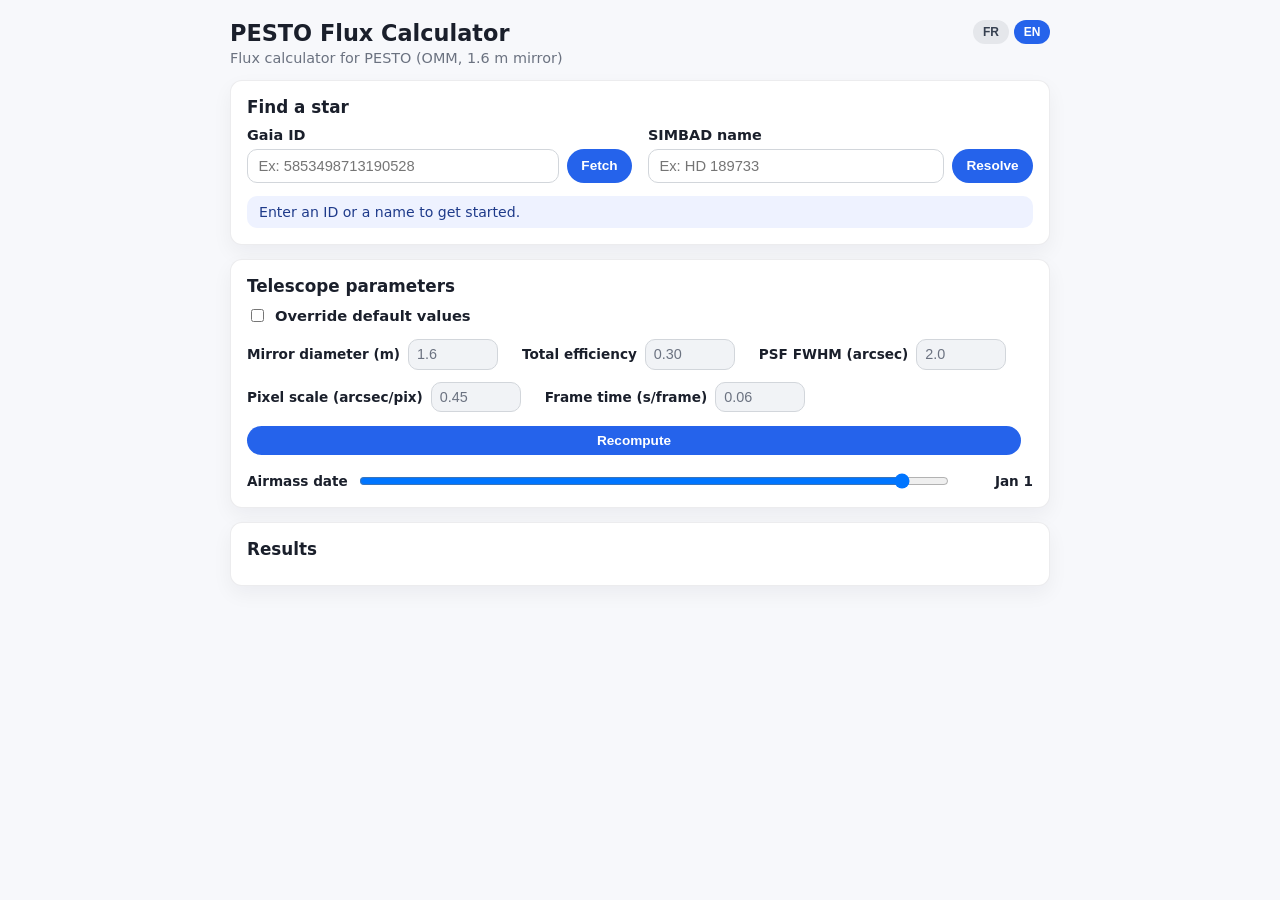
==== index.html @ e90349ee "PESTO Flux Calculator: bilingual, client-side, GitHub Pages ready Fetches Gaia BP/RP photometry for " ====
<!DOCTYPE html>
<html lang="fr">
<head>
  <meta charset="UTF-8" />
  <meta name="viewport" content="width=device-width, initial-scale=1.0" />
  <title>PESTO Flux Calculator</title>
  <link rel="stylesheet" href="static/style.css" />
</head>
<body>
  <main>
    <div class="lang-switch">
      <button id="btnFr" class="lang-btn" type="button">FR</button>
      <button id="btnEn" class="lang-btn" type="button">EN</button>
    </div>
    <h1>PESTO Flux Calculator</h1>
    <p id="tagline" class="tagline" data-i18n="tagline"></p>

    <section class="card">
      <h2 data-i18n="searchTitle"></h2>
      <div class="query-grid">
        <div class="query-col">
          <label for="gaiaId" data-i18n="gaiaIdLabel"></label>
          <div class="query-row">
            <input id="gaiaId" type="text" placeholder="Ex: 5853498713190528" />
            <button id="fetchGaia" class="btn-sm" data-i18n="fetchBtn"></button>
          </div>
        </div>
        <div class="query-col">
          <label for="simbadName" data-i18n="simbadNameLabel"></label>
          <div class="query-row">
            <input id="simbadName" type="text" placeholder="Ex: HD 189733" />
            <button id="resolveName" class="btn-sm" data-i18n="resolveBtn"></button>
          </div>
        </div>
      </div>
      <div id="status" class="status"></div>
    </section>

    <section class="card">
      <h2 data-i18n="telescopeTitle"></h2>
      <label class="override-row">
        <input id="overrideParams" type="checkbox" />
        <span data-i18n="overrideLabel"></span>
      </label>
      <div class="param-grid">
        <div class="param-col">
          <label for="mirrorSize" data-i18n="mirrorLabel"></label>
          <input id="mirrorSize" type="number" min="0.1" step="0.1" value="1.6" disabled />
        </div>
        <div class="param-col">
          <label for="efficiency" data-i18n="efficiencyLabel"></label>
          <input id="efficiency" type="number" min="0" max="1" step="0.01" value="0.30" disabled />
        </div>
        <div class="param-col">
          <label for="fwhm" data-i18n="fwhmLabel"></label>
          <input id="fwhm" type="number" min="0.1" step="0.1" value="2.0" disabled />
        </div>
        <div class="param-col">
          <label for="pixscale" data-i18n="pixscaleLabel"></label>
          <input id="pixscale" type="number" min="0.01" step="0.01" value="0.45" disabled />
        </div>
        <div class="param-col">
          <label for="frameTime" data-i18n="frameTimeLabel"></label>
          <input id="frameTime" type="number" min="0.001" step="0.01" value="0.06" disabled />
        </div>
      </div>
      <div class="row">
        <button id="computeFlux" class="btn-sm" data-i18n="recomputeBtn"></button>
      </div>
      <div class="date-row">
        <label for="airmassDate" data-i18n="airmassDateLabel"></label>
        <input id="airmassDate" type="range" min="1" max="365" value="1" />
        <span id="airmassDateLabel" class="date-label"></span>
      </div>
    </section>

    <section class="card" id="resultsCard">
      <h2 data-i18n="resultsTitle"></h2>
      <div id="starInfo" class="star-panel"></div>
      <table id="fluxTable" class="results-table hidden">
        <thead>
          <tr>
            <th data-i18n="thBand"></th>
            <th data-i18n="thMag"></th>
            <th data-i18n="thFlux"></th>
            <th data-i18n="thPeak"></th>
            <th data-i18n="thElectrons"></th>
          </tr>
        </thead>
        <tbody></tbody>
      </table>
    </section>

    <section class="card hidden" id="airmassCard">
      <h2 data-i18n="airmassTitle"></h2>
      <div id="airmassCaption" class="info"></div>
      <canvas id="airmassChart" width="760" height="260"></canvas>
      <div class="airmass-legend">
        <span><i class="swatch swatch-line"></i><span data-i18n="legendTarget"></span></span>
        <span><i class="swatch swatch-twilight"></i><span data-i18n="legendTwilight"></span></span>
        <span><i class="swatch swatch-night"></i><span data-i18n="legendNight"></span></span>
        <span><i class="swatch swatch-now"></i><span data-i18n="legendNow"></span></span>
      </div>
    </section>
  </main>
  <script src="static/main.js"></script>
</body>
</html>
---- static/style.css ----
body {
  font-family: Inter, system-ui, -apple-system, BlinkMacSystemFont, 'Segoe UI', sans-serif;
  margin: 0;
  background: #f7f8fb;
  color: #1a1f2b;
}

main {
  max-width: 820px;
  margin: 1.25rem auto;
  padding: 0 1rem;
  position: relative;
}

.lang-switch {
  position: absolute;
  top: 0;
  right: 1rem;
  display: flex;
  gap: 0.35rem;
}

.lang-btn {
  padding: 0.3rem 0.6rem;
  font-size: 0.75rem;
  border-radius: 999px;
  background: #e5e7eb;
  color: #374151;
}

.lang-btn:hover {
  background: #d1d5db;
}

.lang-btn.active {
  background: #2563eb;
  color: white;
}

h1 {
  font-size: 1.4rem;
  margin: 0 0 0.25rem;
}

.tagline {
  font-size: 0.9rem;
  color: #6b7280;
  margin: 0 0 0.85rem;
}

h2 {
  font-size: 1.05rem;
  margin: 0 0 0.65rem;
}

.card {
  background: #ffffff;
  border: 1px solid rgba(15, 23, 42, 0.08);
  border-radius: 12px;
  padding: 1rem;
  margin-bottom: 0.85rem;
  box-shadow: 0 8px 20px rgba(15, 23, 42, 0.05);
}

.row {
  display: grid;
  grid-template-columns: 1fr auto;
  gap: 0.75rem;
  align-items: center;
  margin-bottom: 1rem;
}

.row label {
  font-weight: 600;
}

.row input {
  width: 100%;
  padding: 0.75rem 0.85rem;
  border: 1px solid #d2d6db;
  border-radius: 12px;
  font-size: 0.98rem;
}

button {
  border: none;
  background: #2563eb;
  color: white;
  padding: 0.85rem 1rem;
  border-radius: 999px;
  font-weight: 700;
  cursor: pointer;
}

button:hover {
  background: #1d4ed8;
}

.btn-sm {
  padding: 0.45rem 0.9rem;
  font-size: 0.85rem;
}

.query-grid {
  display: grid;
  grid-template-columns: 1fr 1fr;
  gap: 1rem;
  margin-bottom: 0.85rem;
}

.query-col label {
  display: block;
  font-weight: 600;
  font-size: 0.9rem;
  margin-bottom: 0.35rem;
}

.query-row {
  display: flex;
  gap: 0.5rem;
}

.query-row input {
  flex: 1;
  min-width: 0;
  padding: 0.5rem 0.65rem;
  border: 1px solid #d2d6db;
  border-radius: 10px;
  font-size: 0.92rem;
}

.override-row {
  display: flex;
  align-items: center;
  gap: 0.5rem;
  font-weight: 600;
  font-size: 0.92rem;
  margin-bottom: 0.85rem;
  cursor: pointer;
}

.override-row input[type="checkbox"] {
  width: auto;
}

.param-grid {
  display: flex;
  flex-wrap: wrap;
  gap: 0.75rem 1.5rem;
  margin-bottom: 0.85rem;
}

.param-col {
  display: flex;
  align-items: center;
  gap: 0.5rem;
}

.param-col label {
  font-weight: 600;
  font-size: 0.85rem;
  white-space: nowrap;
}

.param-col input {
  width: 4.5rem;
  flex: none;
  padding: 0.4rem 0.5rem;
  border: 1px solid #d2d6db;
  border-radius: 10px;
  font-size: 0.9rem;
}

.param-col input:disabled {
  background: #f1f3f6;
  color: #6b7280;
}

.date-row {
  display: flex;
  align-items: center;
  gap: 0.6rem;
  margin-top: 0.6rem;
}

.date-row label {
  font-weight: 600;
  font-size: 0.85rem;
  white-space: nowrap;
}

.date-row input[type="range"] {
  flex: 1;
  min-width: 0;
}

.date-label {
  font-size: 0.85rem;
  font-weight: 700;
  min-width: 4.5rem;
  text-align: right;
}

.status {
  font-size: 0.88rem;
  padding: 0.5rem 0.75rem;
  border-radius: 10px;
  background: #eef2ff;
  color: #1e3a8a;
}

.status.error {
  background: #fee2e2;
  color: #991b1b;
}

.results-table {
  width: 100%;
  border-collapse: collapse;
}

.results-table th,
.results-table td {
  text-align: left;
  padding: 0.4rem 0.55rem;
  font-size: 0.9rem;
  border-bottom: 1px solid #e5e7eb;
}

.results-table th {
  background: #f8fafc;
  font-weight: 700;
}

.hidden {
  display: none;
}

.info {
  margin-bottom: 0.65rem;
  font-size: 0.9rem;
}

.star-panel {
  display: grid;
  grid-template-columns: repeat(auto-fit, minmax(120px, 1fr));
  gap: 0.6rem 1rem;
  margin-bottom: 0.85rem;
  padding: 0.75rem 0.85rem;
  background: #f8fafc;
  border-radius: 10px;
}

.star-panel:empty {
  display: none;
}

.stat-item {
  min-width: 0;
}

.stat-item .stat-label {
  display: block;
  font-size: 0.72rem;
  font-weight: 600;
  color: #6b7280;
  text-transform: uppercase;
  letter-spacing: 0.03em;
  margin-bottom: 0.15rem;
}

.stat-item .stat-value {
  display: block;
  font-size: 0.95rem;
  font-weight: 700;
  color: #1a1f2b;
  overflow-wrap: break-word;
}

#airmassCard canvas {
  width: 100%;
  height: auto;
  display: block;
}

.airmass-legend {
  display: flex;
  flex-wrap: wrap;
  gap: 0.4rem 1rem;
  margin-top: 0.5rem;
  font-size: 0.8rem;
  color: #52514e;
}

.airmass-legend span {
  display: inline-flex;
  align-items: center;
  gap: 0.35rem;
}

.swatch {
  display: inline-block;
  width: 0.85rem;
  height: 0.85rem;
  border-radius: 3px;
}

.swatch-line {
  background: #2a78d6;
  height: 3px;
  width: 1rem;
  border-radius: 2px;
}

.swatch-twilight {
  background: #d8dbe2;
}

.swatch-night {
  background: #aeb3bd;
}

.swatch-now {
  background: #e34948;
  width: 2px;
  height: 0.9rem;
  border-radius: 1px;
}
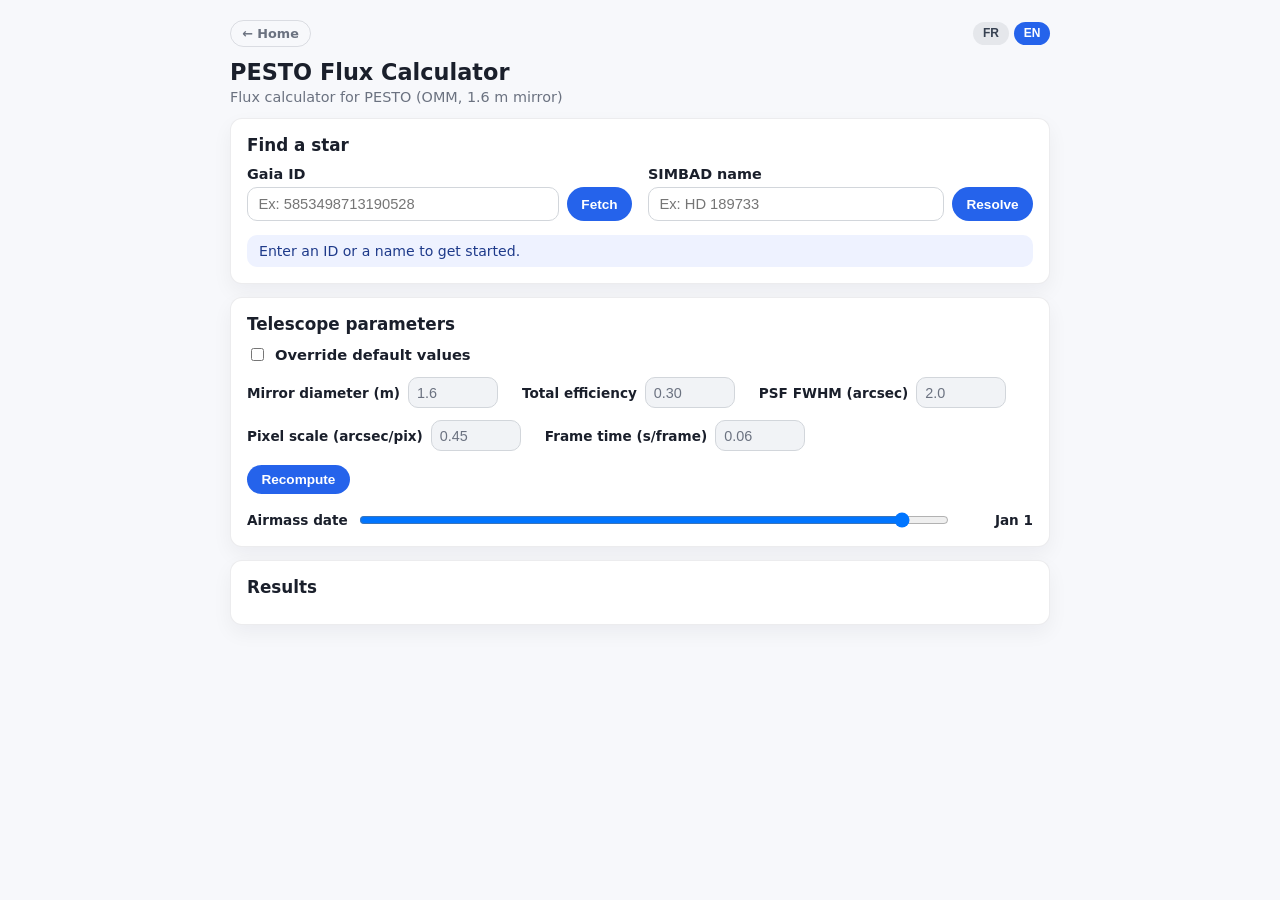
==== commit afba998a: "Add home-link banner, fix Recompute button size, warn if target never rises - Topbar now links back " ====
--- a/index.html
+++ b/index.html
@@ -8,9 +8,13 @@
 </head>
 <body>
   <main>
-    <div class="lang-switch">
-      <button id="btnFr" class="lang-btn" type="button">FR</button>
-      <button id="btnEn" class="lang-btn" type="button">EN</button>
+    <div class="topbar">
+      <a href="https://eartigau.github.io/index_en.html" class="home-link home-link-en">← Home</a>
+      <a href="https://eartigau.github.io/index_fr.html" class="home-link home-link-fr">← Accueil</a>
+      <div class="lang-switch">
+        <button id="btnFr" class="lang-btn" type="button">FR</button>
+        <button id="btnEn" class="lang-btn" type="button">EN</button>
+      </div>
     </div>
     <h1>PESTO Flux Calculator</h1>
     <p id="tagline" class="tagline" data-i18n="tagline"></p>
@@ -94,6 +98,7 @@
     <section class="card hidden" id="airmassCard">
       <h2 data-i18n="airmassTitle"></h2>
       <div id="airmassCaption" class="info"></div>
+      <div id="airmassWarning" class="airmass-warning hidden"></div>
       <canvas id="airmassChart" width="760" height="260"></canvas>
       <div class="airmass-legend">
         <span><i class="swatch swatch-line"></i><span data-i18n="legendTarget"></span></span>
--- a/static/style.css
+++ b/static/style.css
@@ -9,13 +9,39 @@
   max-width: 820px;
   margin: 1.25rem auto;
   padding: 0 1rem;
-  position: relative;
+}
+
+.topbar {
+  display: flex;
+  align-items: center;
+  justify-content: space-between;
+  gap: 0.75rem;
+  margin-bottom: 0.75rem;
+}
+
+.home-link {
+  font-size: 0.8rem;
+  font-weight: 700;
+  color: #6b7280;
+  text-decoration: none;
+  padding: 0.3rem 0.7rem;
+  border-radius: 999px;
+  border: 1px solid rgba(15, 23, 42, 0.12);
+}
+
+.home-link:hover {
+  color: #2563eb;
+}
+
+html[lang="en"] .home-link-fr {
+  display: none;
+}
+
+html[lang="fr"] .home-link-en {
+  display: none;
 }
 
 .lang-switch {
-  position: absolute;
-  top: 0;
-  right: 1rem;
   display: flex;
   gap: 0.35rem;
 }
@@ -68,6 +94,10 @@
   gap: 0.75rem;
   align-items: center;
   margin-bottom: 1rem;
+}
+
+.row button {
+  justify-self: start;
 }
 
 .row label {
@@ -241,6 +271,13 @@
   font-size: 0.9rem;
 }
 
+.airmass-warning {
+  margin: -0.2rem 0 0.65rem;
+  font-size: 0.9rem;
+  font-weight: 700;
+  color: #b91c1c;
+}
+
 .star-panel {
   display: grid;
   grid-template-columns: repeat(auto-fit, minmax(120px, 1fr));
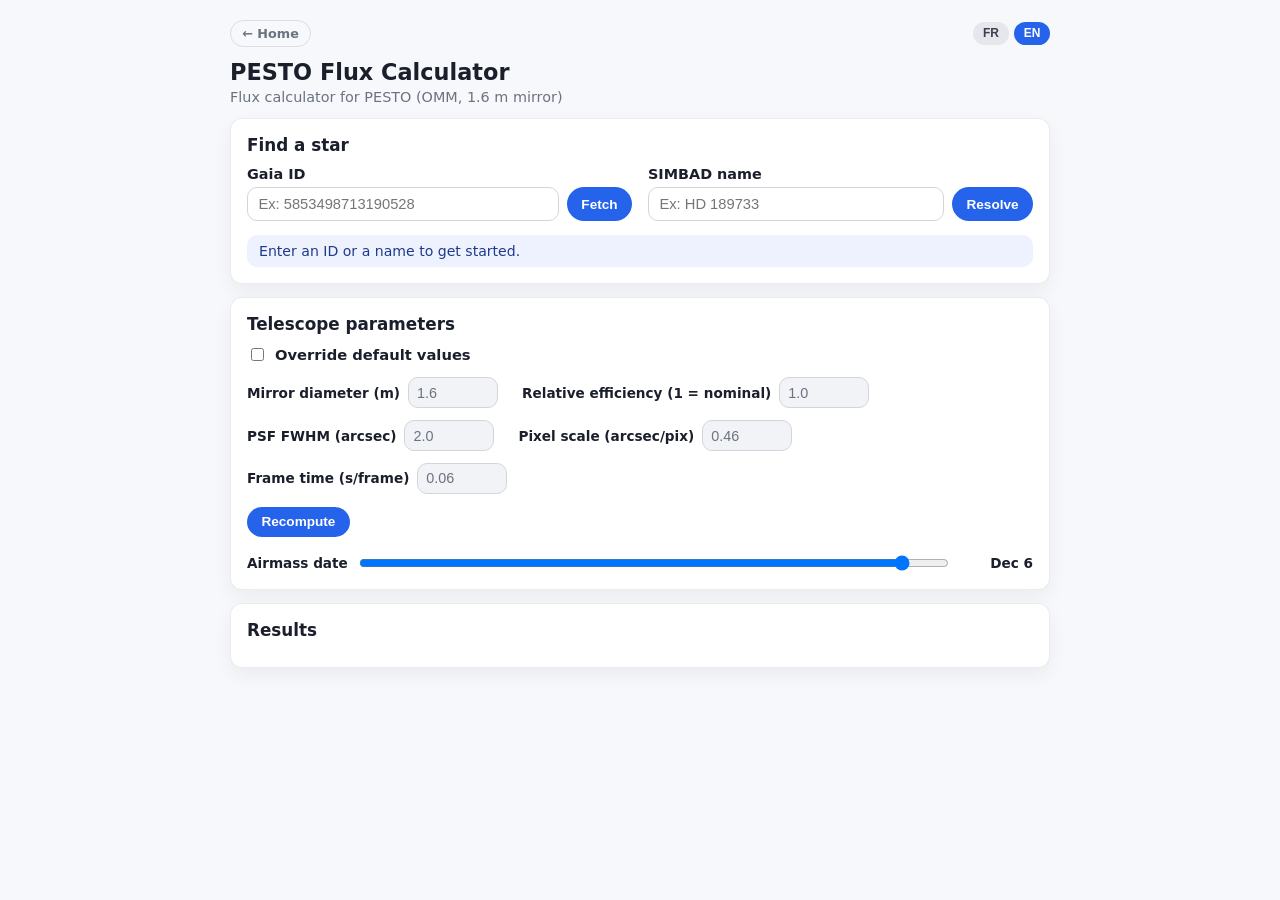
==== commit 0d075fd1: "Use PESTO's real calibrated throughput and add atmospheric extinction Replaced the generic SDSS-filt" ====
--- a/index.html
+++ b/index.html
@@ -53,7 +53,7 @@
         </div>
         <div class="param-col">
           <label for="efficiency" data-i18n="efficiencyLabel"></label>
-          <input id="efficiency" type="number" min="0" max="1" step="0.01" value="0.30" disabled />
+          <input id="efficiency" type="number" min="0" max="2" step="0.01" value="1.0" disabled />
         </div>
         <div class="param-col">
           <label for="fwhm" data-i18n="fwhmLabel"></label>
@@ -61,7 +61,7 @@
         </div>
         <div class="param-col">
           <label for="pixscale" data-i18n="pixscaleLabel"></label>
-          <input id="pixscale" type="number" min="0.01" step="0.01" value="0.45" disabled />
+          <input id="pixscale" type="number" min="0.01" step="0.01" value="0.46" disabled />
         </div>
         <div class="param-col">
           <label for="frameTime" data-i18n="frameTimeLabel"></label>
@@ -81,6 +81,7 @@
     <section class="card" id="resultsCard">
       <h2 data-i18n="resultsTitle"></h2>
       <div id="starInfo" class="star-panel"></div>
+      <div id="fluxAirmassNote" class="info"></div>
       <table id="fluxTable" class="results-table hidden">
         <thead>
           <tr>
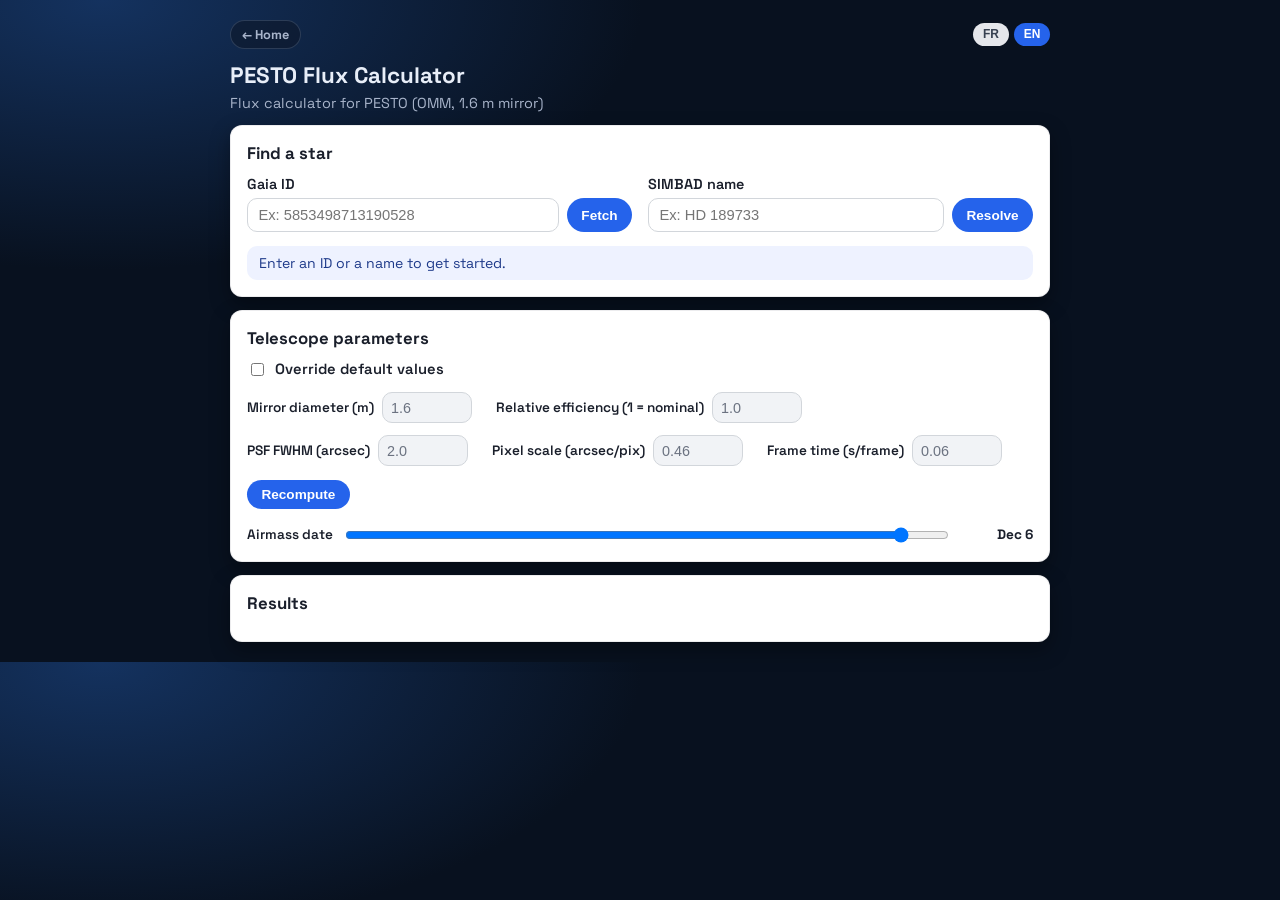
==== commit ff01c26c: "Apply shared dark page background matching eartigau's other tools Space Grotesk/IBM Plex Mono fonts," ====
--- a/index.html
+++ b/index.html
@@ -4,6 +4,9 @@
   <meta charset="UTF-8" />
   <meta name="viewport" content="width=device-width, initial-scale=1.0" />
   <title>PESTO Flux Calculator</title>
+  <link rel="preconnect" href="https://fonts.googleapis.com">
+  <link rel="preconnect" href="https://fonts.gstatic.com" crossorigin>
+  <link href="https://fonts.googleapis.com/css2?family=Space+Grotesk:wght@400;500;700&family=IBM+Plex+Mono:wght@400;500&display=swap" rel="stylesheet">
   <link rel="stylesheet" href="static/style.css" />
 </head>
 <body>
--- a/static/style.css
+++ b/static/style.css
@@ -1,8 +1,10 @@
 body {
-  font-family: Inter, system-ui, -apple-system, BlinkMacSystemFont, 'Segoe UI', sans-serif;
+  font-family: "Space Grotesk", Inter, system-ui, -apple-system, BlinkMacSystemFont, 'Segoe UI', sans-serif;
   margin: 0;
-  background: #f7f8fb;
-  color: #1a1f2b;
+  background:
+    radial-gradient(1200px 600px at 8% 0%, #14325f 0%, #08111f 45%),
+    linear-gradient(160deg, #0a1424 0%, #111f36 100%);
+  color: #e8eef8;
 }
 
 main {
@@ -22,15 +24,16 @@
 .home-link {
   font-size: 0.8rem;
   font-weight: 700;
-  color: #6b7280;
+  color: #a8b4ca;
   text-decoration: none;
   padding: 0.3rem 0.7rem;
   border-radius: 999px;
-  border: 1px solid rgba(15, 23, 42, 0.12);
+  border: 1px solid rgba(200, 220, 255, 0.16);
+  background: rgba(14, 24, 42, 0.6);
 }
 
 .home-link:hover {
-  color: #2563eb;
+  color: #62c2ff;
 }
 
 html[lang="en"] .home-link-fr {
@@ -70,7 +73,7 @@
 
 .tagline {
   font-size: 0.9rem;
-  color: #6b7280;
+  color: #a8b4ca;
   margin: 0 0 0.85rem;
 }
 
@@ -81,11 +84,12 @@
 
 .card {
   background: #ffffff;
+  color: #1a1f2b;
   border: 1px solid rgba(15, 23, 42, 0.08);
   border-radius: 12px;
   padding: 1rem;
   margin-bottom: 0.85rem;
-  box-shadow: 0 8px 20px rgba(15, 23, 42, 0.05);
+  box-shadow: 0 8px 20px rgba(0, 0, 0, 0.35);
 }
 
 .row {
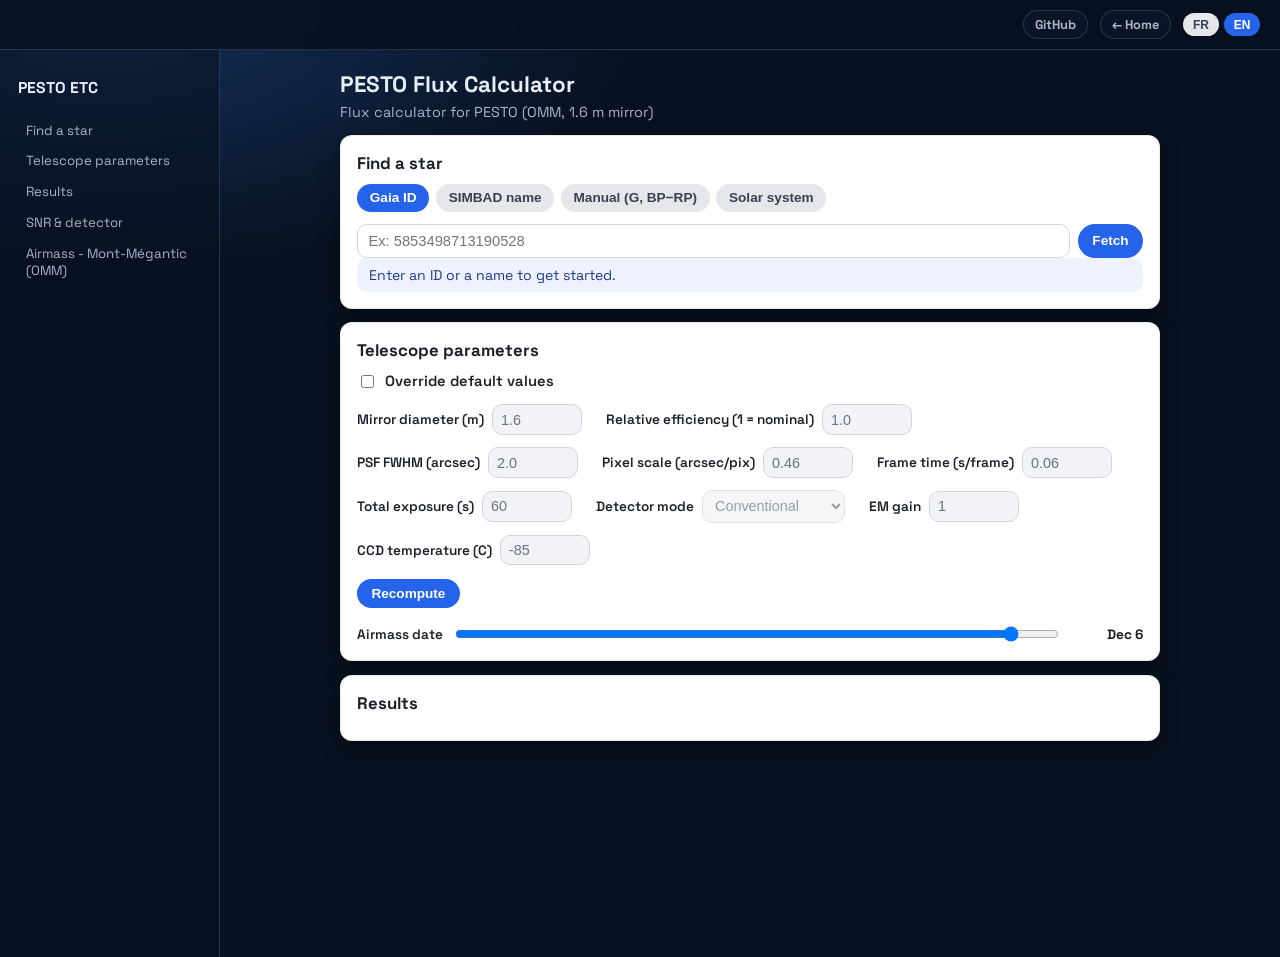
==== commit 4aa24965: "Use PESTO's real calibrated throughput and atmospheric extinction; add fixed topbar + sidebar naviga" ====
--- a/index.html
+++ b/index.html
@@ -10,40 +10,89 @@
   <link rel="stylesheet" href="static/style.css" />
 </head>
 <body>
+  <div class="topbar">
+    <a href="https://github.com/eartigau/pesto-etc" class="home-link" target="_blank">GitHub</a>
+    <a href="https://eartigau.github.io/index_en.html#outils" class="home-link home-link-en">← Home</a>
+    <a href="https://eartigau.github.io/index_fr.html#outils" class="home-link home-link-fr">← Accueil</a>
+    <div class="lang-switch">
+      <button id="btnFr" class="lang-btn" type="button">FR</button>
+      <button id="btnEn" class="lang-btn" type="button">EN</button>
+    </div>
+  </div>
+  <div class="page-shell">
+    <nav class="sidebar" aria-label="Page navigation">
+      <div class="sidebar-logo">PESTO ETC</div>
+      <a class="nav-link" href="#searchCard" data-i18n="searchTitle"></a>
+      <a class="nav-link" href="#telescopeCard" data-i18n="telescopeTitle"></a>
+      <a class="nav-link" href="#resultsCard" data-i18n="resultsTitle"></a>
+      <a class="nav-link" href="#snrCard" data-i18n="snrTitle"></a>
+      <a class="nav-link" href="#airmassCard" data-i18n="airmassTitle"></a>
+    </nav>
   <main>
-    <div class="topbar">
-      <a href="https://eartigau.github.io/index_en.html" class="home-link home-link-en">← Home</a>
-      <a href="https://eartigau.github.io/index_fr.html" class="home-link home-link-fr">← Accueil</a>
-      <div class="lang-switch">
-        <button id="btnFr" class="lang-btn" type="button">FR</button>
-        <button id="btnEn" class="lang-btn" type="button">EN</button>
-      </div>
-    </div>
     <h1>PESTO Flux Calculator</h1>
     <p id="tagline" class="tagline" data-i18n="tagline"></p>
 
-    <section class="card">
+    <section class="card" id="searchCard">
       <h2 data-i18n="searchTitle"></h2>
-      <div class="query-grid">
-        <div class="query-col">
-          <label for="gaiaId" data-i18n="gaiaIdLabel"></label>
-          <div class="query-row">
-            <input id="gaiaId" type="text" placeholder="Ex: 5853498713190528" />
-            <button id="fetchGaia" class="btn-sm" data-i18n="fetchBtn"></button>
+      <div class="mode-tabs">
+        <button type="button" class="mode-tab active" data-mode="gaia" data-i18n="modeGaia"></button>
+        <button type="button" class="mode-tab" data-mode="simbad" data-i18n="modeSimbad"></button>
+        <button type="button" class="mode-tab" data-mode="manual" data-i18n="modeManual"></button>
+        <button type="button" class="mode-tab" data-mode="solar" data-i18n="modeSolar"></button>
+      </div>
+
+      <div class="mode-panel" data-panel="gaia">
+        <div class="query-row">
+          <input id="gaiaId" type="text" placeholder="Ex: 5853498713190528" />
+          <button id="fetchGaia" class="btn-sm" data-i18n="fetchBtn"></button>
+        </div>
+      </div>
+      <div class="mode-panel hidden" data-panel="simbad">
+        <div class="query-row">
+          <input id="simbadName" type="text" placeholder="Ex: HD 189733" />
+          <button id="resolveName" class="btn-sm" data-i18n="resolveBtn"></button>
+        </div>
+      </div>
+      <div class="mode-panel hidden" data-panel="manual">
+        <div class="param-grid">
+          <div class="param-col">
+            <label for="manualG" data-i18n="manualGLabel"></label>
+            <input id="manualG" type="number" step="0.1" value="15" />
           </div>
-        </div>
-        <div class="query-col">
-          <label for="simbadName" data-i18n="simbadNameLabel"></label>
-          <div class="query-row">
-            <input id="simbadName" type="text" placeholder="Ex: HD 189733" />
-            <button id="resolveName" class="btn-sm" data-i18n="resolveBtn"></button>
+          <div class="param-col">
+            <label for="manualBpRp" data-i18n="manualBpRpLabel"></label>
+            <input id="manualBpRp" type="number" step="0.1" value="0.8" />
           </div>
         </div>
-      </div>
+        <div class="row">
+          <button id="computeManual" class="btn-sm" data-i18n="computeBtn"></button>
+        </div>
+      </div>
+      <div class="mode-panel hidden" data-panel="solar">
+        <div class="param-grid">
+          <div class="param-col">
+            <label for="solarBody" data-i18n="solarBodyLabel"></label>
+            <select id="solarBody">
+              <option value="Moon" data-i18n="bodyMoon"></option>
+              <option value="Mercury" data-i18n="bodyMercury"></option>
+              <option value="Venus" data-i18n="bodyVenus"></option>
+              <option value="Mars" data-i18n="bodyMars"></option>
+              <option value="Jupiter" data-i18n="bodyJupiter"></option>
+              <option value="Saturn" data-i18n="bodySaturn"></option>
+              <option value="Uranus" data-i18n="bodyUranus"></option>
+              <option value="Neptune" data-i18n="bodyNeptune"></option>
+            </select>
+          </div>
+        </div>
+        <div class="row">
+          <button id="computeSolar" class="btn-sm" data-i18n="computeBtn"></button>
+        </div>
+      </div>
+
       <div id="status" class="status"></div>
     </section>
 
-    <section class="card">
+    <section class="card" id="telescopeCard">
       <h2 data-i18n="telescopeTitle"></h2>
       <label class="override-row">
         <input id="overrideParams" type="checkbox" />
@@ -69,6 +118,26 @@
         <div class="param-col">
           <label for="frameTime" data-i18n="frameTimeLabel"></label>
           <input id="frameTime" type="number" min="0.001" step="0.01" value="0.06" disabled />
+        </div>
+        <div class="param-col">
+          <label for="ttot" data-i18n="ttotLabel"></label>
+          <input id="ttot" type="number" min="0.01" step="1" value="60" disabled />
+        </div>
+        <div class="param-col">
+          <label for="detMode" data-i18n="detModeLabel"></label>
+          <select id="detMode" disabled>
+            <option value="Conv" data-i18n="modeConvOpt"></option>
+            <option value="EM" data-i18n="modeEmOpt"></option>
+            <option value="PC" data-i18n="modePcOpt"></option>
+          </select>
+        </div>
+        <div class="param-col">
+          <label for="emGain" data-i18n="emGainLabel"></label>
+          <input id="emGain" type="number" min="1" max="5000" step="1" value="1" disabled />
+        </div>
+        <div class="param-col">
+          <label for="ccdTemp" data-i18n="ccdTempLabel"></label>
+          <input id="ccdTemp" type="number" min="-90" max="-60" step="1" value="-85" disabled />
         </div>
       </div>
       <div class="row">
@@ -97,6 +166,37 @@
         </thead>
         <tbody></tbody>
       </table>
+
+      <div id="solarInfo" class="star-panel hidden"></div>
+      <table id="solarTable" class="results-table hidden">
+        <thead>
+          <tr>
+            <th data-i18n="thBand"></th>
+            <th data-i18n="thMagArcsec2"></th>
+            <th data-i18n="thFluxPerPixel"></th>
+            <th data-i18n="thElectrons"></th>
+          </tr>
+        </thead>
+        <tbody></tbody>
+      </table>
+    </section>
+
+    <section class="card hidden" id="snrCard">
+      <h2 data-i18n="snrTitle"></h2>
+      <div id="snrNote" class="info"></div>
+      <table id="snrTable" class="results-table hidden">
+        <thead>
+          <tr>
+            <th data-i18n="thBand"></th>
+            <th data-i18n="thSnr"></th>
+            <th data-i18n="thPhotErr"></th>
+            <th data-i18n="thAduPeak"></th>
+            <th data-i18n="thAduSky"></th>
+            <th data-i18n="thSatMag"></th>
+          </tr>
+        </thead>
+        <tbody></tbody>
+      </table>
     </section>
 
     <section class="card hidden" id="airmassCard">
@@ -112,6 +212,7 @@
       </div>
     </section>
   </main>
+  </div>
   <script src="static/main.js"></script>
 </body>
 </html>
--- a/static/style.css
+++ b/static/style.css
@@ -14,11 +14,69 @@
 }
 
 .topbar {
-  display: flex;
-  align-items: center;
-  justify-content: space-between;
+  position: sticky;
+  top: 0;
+  z-index: 20;
+  display: flex;
+  align-items: center;
+  justify-content: flex-end;
   gap: 0.75rem;
-  margin-bottom: 0.75rem;
+  height: 49px;
+  padding: 0 1.25rem;
+  background: rgba(8, 17, 31, 0.92);
+  backdrop-filter: blur(8px);
+  border-bottom: 1px solid rgba(200, 220, 255, 0.16);
+}
+
+.page-shell {
+  display: grid;
+  grid-template-columns: 220px 1fr;
+  min-height: calc(100vh - 49px);
+}
+
+.sidebar {
+  position: sticky;
+  top: 49px;
+  height: calc(100vh - 49px);
+  overflow-y: auto;
+  background: rgba(8, 17, 31, 0.55);
+  border-right: 1px solid rgba(200, 220, 255, 0.16);
+  padding: 1.75rem 1.1rem;
+  display: flex;
+  flex-direction: column;
+  gap: 0.3rem;
+}
+
+.sidebar-logo {
+  font-size: 0.98rem;
+  font-weight: 700;
+  color: #e8eef8;
+  margin-bottom: 0.9rem;
+}
+
+.nav-link {
+  display: block;
+  font-size: 0.83rem;
+  color: #a8b4ca;
+  padding: 0.28rem 0.5rem;
+  border-radius: 6px;
+  text-decoration: none;
+  transition: background 0.15s, color 0.15s;
+}
+
+.nav-link:hover {
+  background: rgba(255, 255, 255, 0.06);
+  color: #e8eef8;
+}
+
+@media (max-width: 760px) {
+  .page-shell {
+    grid-template-columns: 1fr;
+  }
+
+  .sidebar {
+    display: none;
+  }
 }
 
 .home-link {
@@ -62,6 +120,30 @@
 }
 
 .lang-btn.active {
+  background: #2563eb;
+  color: white;
+}
+
+.mode-tabs {
+  display: flex;
+  gap: 0.4rem;
+  flex-wrap: wrap;
+  margin-bottom: 0.75rem;
+}
+
+.mode-tab {
+  padding: 0.4rem 0.8rem;
+  font-size: 0.85rem;
+  border-radius: 999px;
+  background: #e5e7eb;
+  color: #374151;
+}
+
+.mode-tab:hover {
+  background: #d1d5db;
+}
+
+.mode-tab.active {
   background: #2563eb;
   color: white;
 }
@@ -205,7 +287,18 @@
   font-size: 0.9rem;
 }
 
-.param-col input:disabled {
+.param-col select {
+  width: auto;
+  flex: none;
+  padding: 0.4rem 0.5rem;
+  border: 1px solid #d2d6db;
+  border-radius: 10px;
+  font-size: 0.9rem;
+  background: white;
+}
+
+.param-col input:disabled,
+.param-col select:disabled {
   background: #f1f3f6;
   color: #6b7280;
 }
@@ -310,6 +403,16 @@
   margin-bottom: 0.15rem;
 }
 
+.stat-note-item {
+  grid-column: 1 / -1;
+}
+
+.stat-note-item .stat-note {
+  font-weight: 400;
+  font-size: 0.82rem;
+  color: #6b7280;
+}
+
 .stat-item .stat-value {
   display: block;
   font-size: 0.95rem;
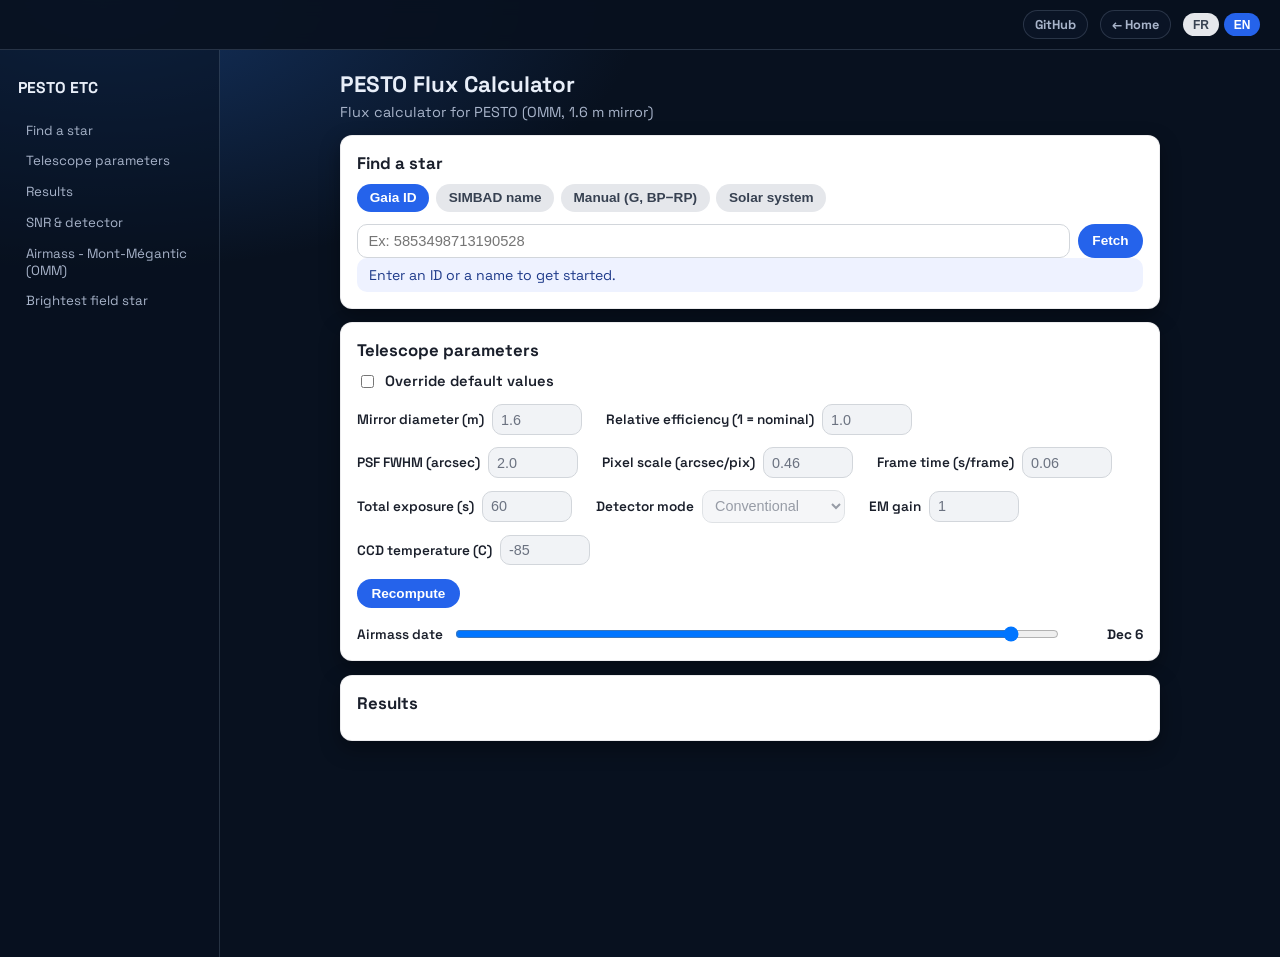
==== commit aaa0ff64: "Add brightest-field-star check and finder chart for photon-counting risk For Gaia-ID/SIMBAD targets," ====
--- a/index.html
+++ b/index.html
@@ -27,6 +27,7 @@
       <a class="nav-link" href="#resultsCard" data-i18n="resultsTitle"></a>
       <a class="nav-link" href="#snrCard" data-i18n="snrTitle"></a>
       <a class="nav-link" href="#airmassCard" data-i18n="airmassTitle"></a>
+      <a class="nav-link" href="#fieldStarCard" data-i18n="fieldStarTitle"></a>
     </nav>
   <main>
     <h1>PESTO Flux Calculator</h1>
@@ -211,6 +212,33 @@
         <span><i class="swatch swatch-now"></i><span data-i18n="legendNow"></span></span>
       </div>
     </section>
+
+    <section class="card hidden" id="fieldStarCard">
+      <h2 data-i18n="fieldStarTitle"></h2>
+      <div id="fieldStarNote" class="info"></div>
+      <div id="fieldStarWarningEl" class="airmass-warning hidden"></div>
+      <table id="fieldStarTable" class="results-table hidden">
+        <thead>
+          <tr>
+            <th data-i18n="thBand"></th>
+            <th data-i18n="thMag"></th>
+            <th data-i18n="thFlux"></th>
+            <th data-i18n="thPeak"></th>
+            <th data-i18n="thElectrons"></th>
+          </tr>
+        </thead>
+        <tbody></tbody>
+      </table>
+      <div id="finderChartWrap" class="finder-chart-wrap hidden">
+        <canvas id="finderChart" width="420" height="420"></canvas>
+        <div class="finder-legend">
+          <span><i class="swatch swatch-finder-target"></i><span data-i18n="finderTarget"></span></span>
+          <span><i class="swatch swatch-finder-bright"></i><span data-i18n="finderBrightest"></span></span>
+          <span><i class="swatch swatch-finder-field"></i><span data-i18n="finderField"></span></span>
+        </div>
+        <div id="finderCredit" class="finder-credit"></div>
+      </div>
+    </section>
   </main>
   </div>
   <script src="static/main.js"></script>
--- a/static/style.css
+++ b/static/style.css
@@ -172,6 +172,7 @@
   padding: 1rem;
   margin-bottom: 0.85rem;
   box-shadow: 0 8px 20px rgba(0, 0, 0, 0.35);
+  scroll-margin-top: 65px; /* clears the sticky 49px topbar when a sidebar anchor jumps here */
 }
 
 .row {
@@ -356,6 +357,12 @@
 
 .results-table th {
   background: #f8fafc;
+  font-weight: 700;
+}
+
+.results-table tr.row-danger td {
+  background: #fee2e2;
+  color: #991b1b;
   font-weight: 700;
 }
 
@@ -470,3 +477,55 @@
   height: 0.9rem;
   border-radius: 1px;
 }
+
+.finder-chart-wrap {
+  margin-top: 0.75rem;
+}
+
+.finder-chart-wrap canvas {
+  width: 100%;
+  max-width: 420px;
+  height: auto;
+  display: block;
+  border-radius: 10px;
+  background: #000;
+}
+
+.finder-legend {
+  display: flex;
+  flex-wrap: wrap;
+  gap: 0.4rem 1rem;
+  margin-top: 0.5rem;
+  font-size: 0.8rem;
+  color: #52514e;
+}
+
+.finder-legend span {
+  display: inline-flex;
+  align-items: center;
+  gap: 0.35rem;
+}
+
+.swatch-finder-target {
+  background: transparent;
+  border: 2px solid #2a78d6;
+  border-radius: 50%;
+}
+
+.swatch-finder-bright {
+  background: transparent;
+  border: 2px solid #e34948;
+  border-radius: 50%;
+}
+
+.swatch-finder-field {
+  background: transparent;
+  border: 2px solid #fbbf24;
+  border-radius: 50%;
+}
+
+.finder-credit {
+  margin-top: 0.35rem;
+  font-size: 0.72rem;
+  color: #9ca3af;
+}
